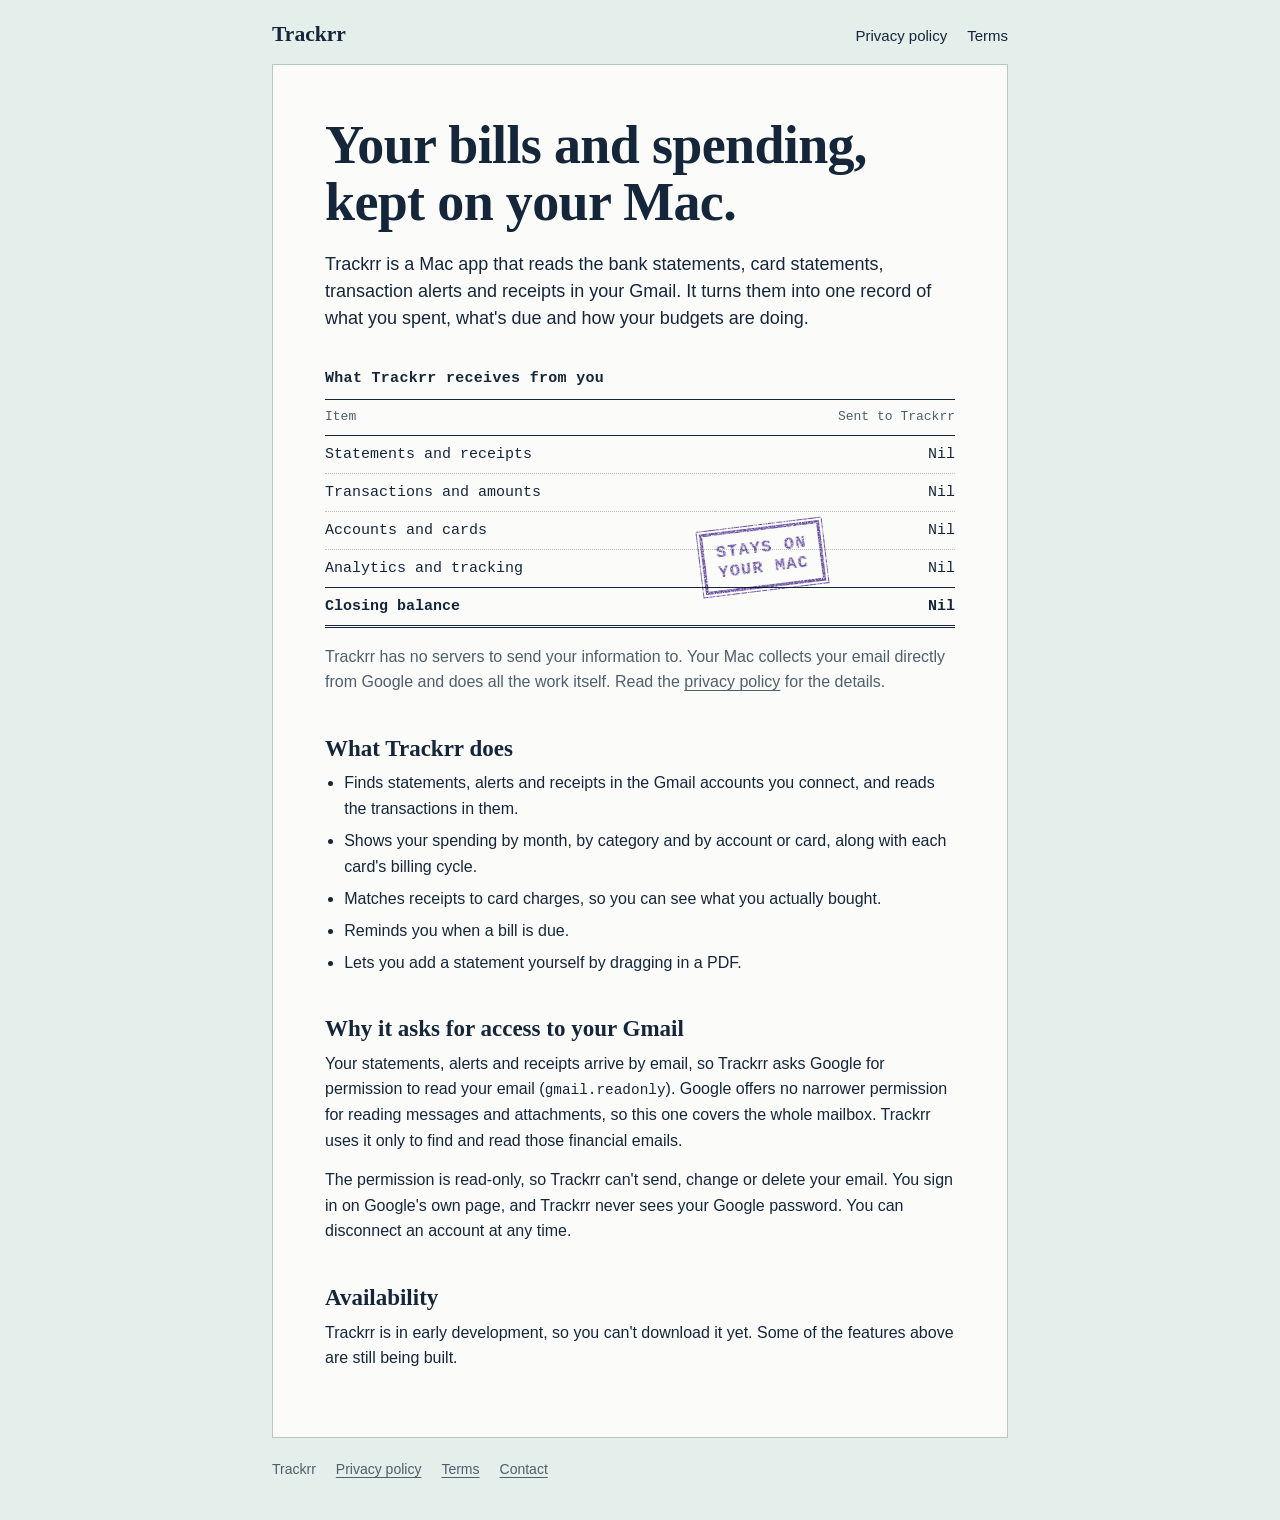
==== index.html @ ee6d230b "Add Trackrr's home page, privacy policy and terms Google requires these public pages before an app c" ====
<!DOCTYPE html>
<html lang="en">
<head>
  <meta charset="utf-8">
  <meta name="viewport" content="width=device-width, initial-scale=1">
  <title>Trackrr: bills, spending and budgets on your Mac</title>
  <meta name="description" content="Trackrr is a Mac app that tracks your bills, spending and budgets from the statements, alerts and receipts in your Gmail. Your financial information stays on your Mac.">
  <link rel="icon" href="data:image/svg+xml,%3Csvg xmlns='http://www.w3.org/2000/svg' viewBox='0 0 32 32'%3E%3Crect x='3' y='3' width='26' height='26' fill='none' stroke='%234a2c8f' stroke-width='4'/%3E%3Cpath d='M10 11h12M16 11v12' stroke='%234a2c8f' stroke-width='4'/%3E%3C/svg%3E">
  <link rel="stylesheet" href="style.css">
</head>
<body>
  <header class="masthead">
    <a class="wordmark" href="./" aria-current="page">Trackrr</a>
    <nav aria-label="Main">
      <a href="privacy/">Privacy policy</a>
      <a href="terms/">Terms</a>
    </nav>
  </header>

  <main class="sheet">
    <h1>Your bills and spending, kept on your Mac.</h1>
    <p class="lede">Trackrr is a Mac app that reads the bank statements, card statements, transaction alerts and receipts in your Gmail. It turns them into one record of what you spent, what's due and how your budgets are doing.</p>

    <div class="statement">
      <table class="ledger">
        <caption>What Trackrr receives from you</caption>
        <thead>
          <tr><th scope="col">Item</th><th scope="col">Sent to Trackrr</th></tr>
        </thead>
        <tbody>
          <tr><td>Statements and receipts</td><td>Nil</td></tr>
          <tr><td>Transactions and amounts</td><td>Nil</td></tr>
          <tr><td>Accounts and cards</td><td>Nil</td></tr>
          <tr><td>Analytics and tracking</td><td>Nil</td></tr>
        </tbody>
        <tfoot>
          <tr><td>Closing balance</td><td>Nil</td></tr>
        </tfoot>
      </table>
      <p class="stamp">Stays on<br>your Mac</p>
    </div>
    <p class="note">Trackrr has no servers to send your information to. Your Mac collects your email directly from Google and does all the work itself. Read the <a href="privacy/">privacy policy</a> for the details.</p>

    <h2>What Trackrr does</h2>
    <ul>
      <li>Finds statements, alerts and receipts in the Gmail accounts you connect, and reads the transactions in them.</li>
      <li>Shows your spending by month, by category and by account or card, along with each card's billing cycle.</li>
      <li>Matches receipts to card charges, so you can see what you actually bought.</li>
      <li>Reminds you when a bill is due.</li>
      <li>Lets you add a statement yourself by dragging in a PDF.</li>
    </ul>

    <h2>Why it asks for access to your Gmail</h2>
    <p>Your statements, alerts and receipts arrive by email, so Trackrr asks Google for permission to read your email (<code>gmail.readonly</code>). Google offers no narrower permission for reading messages and attachments, so this one covers the whole mailbox. Trackrr uses it only to find and read those financial emails.</p>
    <p>The permission is read-only, so Trackrr can't send, change or delete your email. You sign in on Google's own page, and Trackrr never sees your Google password. You can disconnect an account at any time.</p>

    <h2>Availability</h2>
    <p>Trackrr is in early development, so you can't download it yet. Some of the features above are still being built.</p>
  </main>

  <footer class="colophon">
    <span>Trackrr</span>
    <a href="privacy/">Privacy policy</a>
    <a href="terms/">Terms</a>
    <a href="https://github.com/bishwarup307/trackrr-site/issues">Contact</a>
  </footer>

  <!-- Uneven ink for the stamp. If a browser ignores this, the stamp simply prints solid. -->
  <svg width="0" height="0" style="position: absolute" aria-hidden="true" focusable="false">
    <filter id="ink" x="-5%" y="-5%" width="110%" height="110%">
      <feTurbulence type="fractalNoise" baseFrequency="0.85" numOctaves="2" seed="7" result="grain"/>
      <feColorMatrix in="grain" type="matrix" values="0 0 0 0 0  0 0 0 0 0  0 0 0 0 0  0 0 0 -3.2 2.45" result="gaps"/>
      <feComposite in="SourceGraphic" in2="gaps" operator="in"/>
    </filter>
  </svg>
</body>
</html>
---- style.css ----
/* Trackrr's public pages. Styled after a printed bank statement on tinted cheque paper.
   System fonts only, so a visit makes no request to anyone but the host. */

:root {
  color-scheme: light;
  --paper: #e4eeea;
  --sheet: #fbfcfa;
  --ink: #15263a;
  --muted: #4f5f6c;
  --rule: #b7c7c1;
  --stamp: #4a2c8f;
  --display: "Iowan Old Style", "Palatino Linotype", Palatino, "Book Antiqua", Georgia, serif;
  --body: -apple-system, BlinkMacSystemFont, "Segoe UI", Roboto, "Helvetica Neue", Arial, sans-serif;
  --data: ui-monospace, "SF Mono", Menlo, Consolas, "Liberation Mono", monospace;
}

* {
  box-sizing: border-box;
}

body {
  margin: 0;
  background: var(--paper);
  color: var(--ink);
  font: 1rem/1.6 var(--body);
  -webkit-text-size-adjust: 100%;
}

a {
  color: inherit;
  text-underline-offset: 0.18em;
  text-decoration-thickness: 1px;
}

a:hover {
  color: var(--stamp);
}

a:focus-visible {
  outline: 2px solid var(--stamp);
  outline-offset: 3px;
}

code {
  font: 0.9em var(--data);
}

/* Page frame */

.masthead,
.colophon,
.sheet {
  width: min(100% - 2rem, 46rem);
  margin-inline: auto;
}

.masthead {
  display: flex;
  align-items: baseline;
  justify-content: space-between;
  gap: 1rem;
  padding-block: 1.5rem 1rem;
}

.wordmark {
  font: 600 1.35rem/1 var(--display);
  text-decoration: none;
}

.masthead nav {
  display: flex;
  gap: 1.25rem;
  font-size: 0.9375rem;
}

.masthead nav a {
  text-decoration: none;
}

.masthead nav a:hover,
.masthead nav a[aria-current="page"] {
  text-decoration: underline;
}

.sheet {
  padding: clamp(1.5rem, 6vw, 3.25rem);
  background: var(--sheet);
  border: 1px solid var(--rule);
}

.colophon {
  display: flex;
  flex-wrap: wrap;
  gap: 0.25rem 1.25rem;
  padding-block: 1.25rem 2.5rem;
  color: var(--muted);
  font-size: 0.875rem;
}

/* Type */

h1,
h2 {
  font-family: var(--display);
  font-weight: 600;
  text-wrap: balance;
}

h1 {
  margin: 0;
  font-size: clamp(2.25rem, 7vw, 3.375rem);
  line-height: 1.06;
  letter-spacing: -0.012em;
}

h2 {
  margin: 2.5rem 0 0.5rem;
  font-size: 1.4375rem;
  line-height: 1.2;
}

p,
ul {
  margin: 0 0 0.875rem;
}

ul {
  padding-left: 1.2rem;
}

li {
  margin-bottom: 0.4rem;
}

.lede {
  margin-top: 1.25rem;
  font-size: 1.125rem;
  line-height: 1.5;
}

.note {
  color: var(--muted);
}

.dated {
  margin-bottom: 1.75rem;
  margin-top: 0.75rem;
  color: var(--muted);
  font: 0.8125rem var(--data);
}

/* The statement of what Trackrr receives. Column heads, the double rule under the closing
   line and "Nil" are all how a bank prints one. */

.statement {
  position: relative;
  margin-block: 2.25rem 1rem;
}

.ledger {
  width: 100%;
  border-collapse: collapse;
  font: 0.9375rem/1.4 var(--data);
}

.ledger caption {
  padding-bottom: 0.625rem;
  font-weight: 700;
  letter-spacing: 0.02em;
  text-align: left;
}

.ledger th,
.ledger td {
  padding: 0.5rem 0;
  font-weight: 400;
  text-align: left;
  vertical-align: baseline;
}

.ledger td:last-child,
.ledger th:last-child {
  padding-left: 1rem;
  text-align: right;
  white-space: nowrap;
}

.ledger thead th {
  border-block: 1px solid var(--ink);
  color: var(--muted);
  font-size: 0.8125rem;
}

.ledger tbody tr + tr > * {
  border-top: 1px dotted var(--rule);
}

.ledger tfoot > tr > * {
  border-top: 1px solid var(--ink);
  border-bottom: 3px double var(--ink);
  font-weight: 700;
}

/* The one loud thing on the site: a branch's violet rubber stamp. */

.stamp {
  position: absolute;
  right: 21%;
  bottom: 2.5rem;
  margin: 0;
  padding: 0.5rem 0.75rem;
  border: 3px solid var(--stamp);
  outline: 1px solid var(--stamp);
  outline-offset: 2px;
  color: var(--stamp);
  font: 800 1.0625rem/1.15 var(--data);
  letter-spacing: 0.07em;
  text-align: center;
  text-transform: uppercase;
  transform: rotate(-7deg);
  opacity: 0.86;
  mix-blend-mode: multiply;
  filter: url("#ink");
  pointer-events: none;
}

@media (prefers-reduced-motion: no-preference) {
  .stamp {
    animation: stamp-down 0.26s cubic-bezier(0.3, 1.2, 0.5, 1) 0.45s backwards;
  }

  @keyframes stamp-down {
    from {
      opacity: 0;
      transform: rotate(-7deg) scale(1.55);
    }
  }
}

/* Too narrow for the stamp to sit beside the labels, so it lands under the statement. */
@media (max-width: 34rem) {
  .stamp {
    position: static;
    width: fit-content;
    margin: 1.25rem 0 0 auto;
  }
}

@media print {
  body {
    background: none;
  }

  .sheet {
    border: 0;
    padding: 0;
  }

  .stamp {
    animation: none;
  }
}
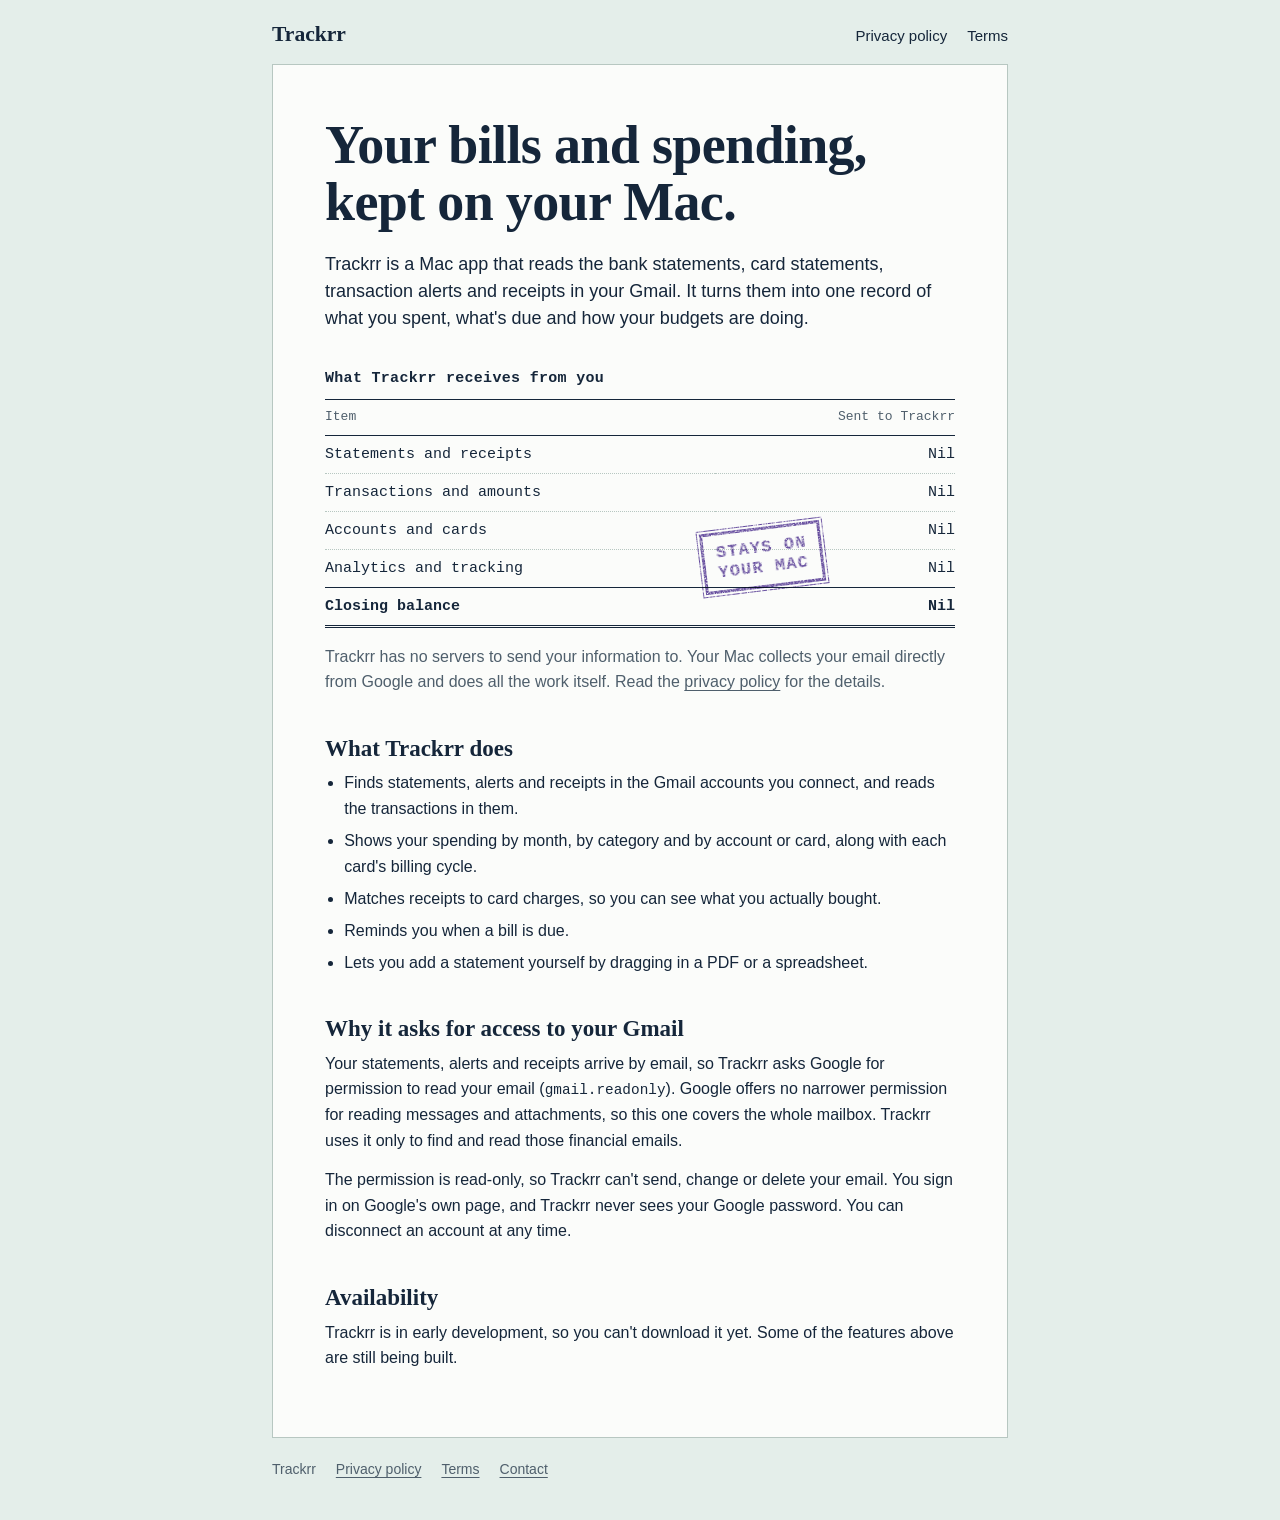
==== commit 26e25fbf: "Say Trackrr also reads a statement given as a spreadsheet Co-Authored-By: Claude Fable 5.2 <noreply@" ====
--- a/index.html
+++ b/index.html
@@ -47,7 +47,7 @@
       <li>Shows your spending by month, by category and by account or card, along with each card's billing cycle.</li>
       <li>Matches receipts to card charges, so you can see what you actually bought.</li>
       <li>Reminds you when a bill is due.</li>
-      <li>Lets you add a statement yourself by dragging in a PDF.</li>
+      <li>Lets you add a statement yourself by dragging in a PDF or a spreadsheet.</li>
     </ul>
 
     <h2>Why it asks for access to your Gmail</h2>
